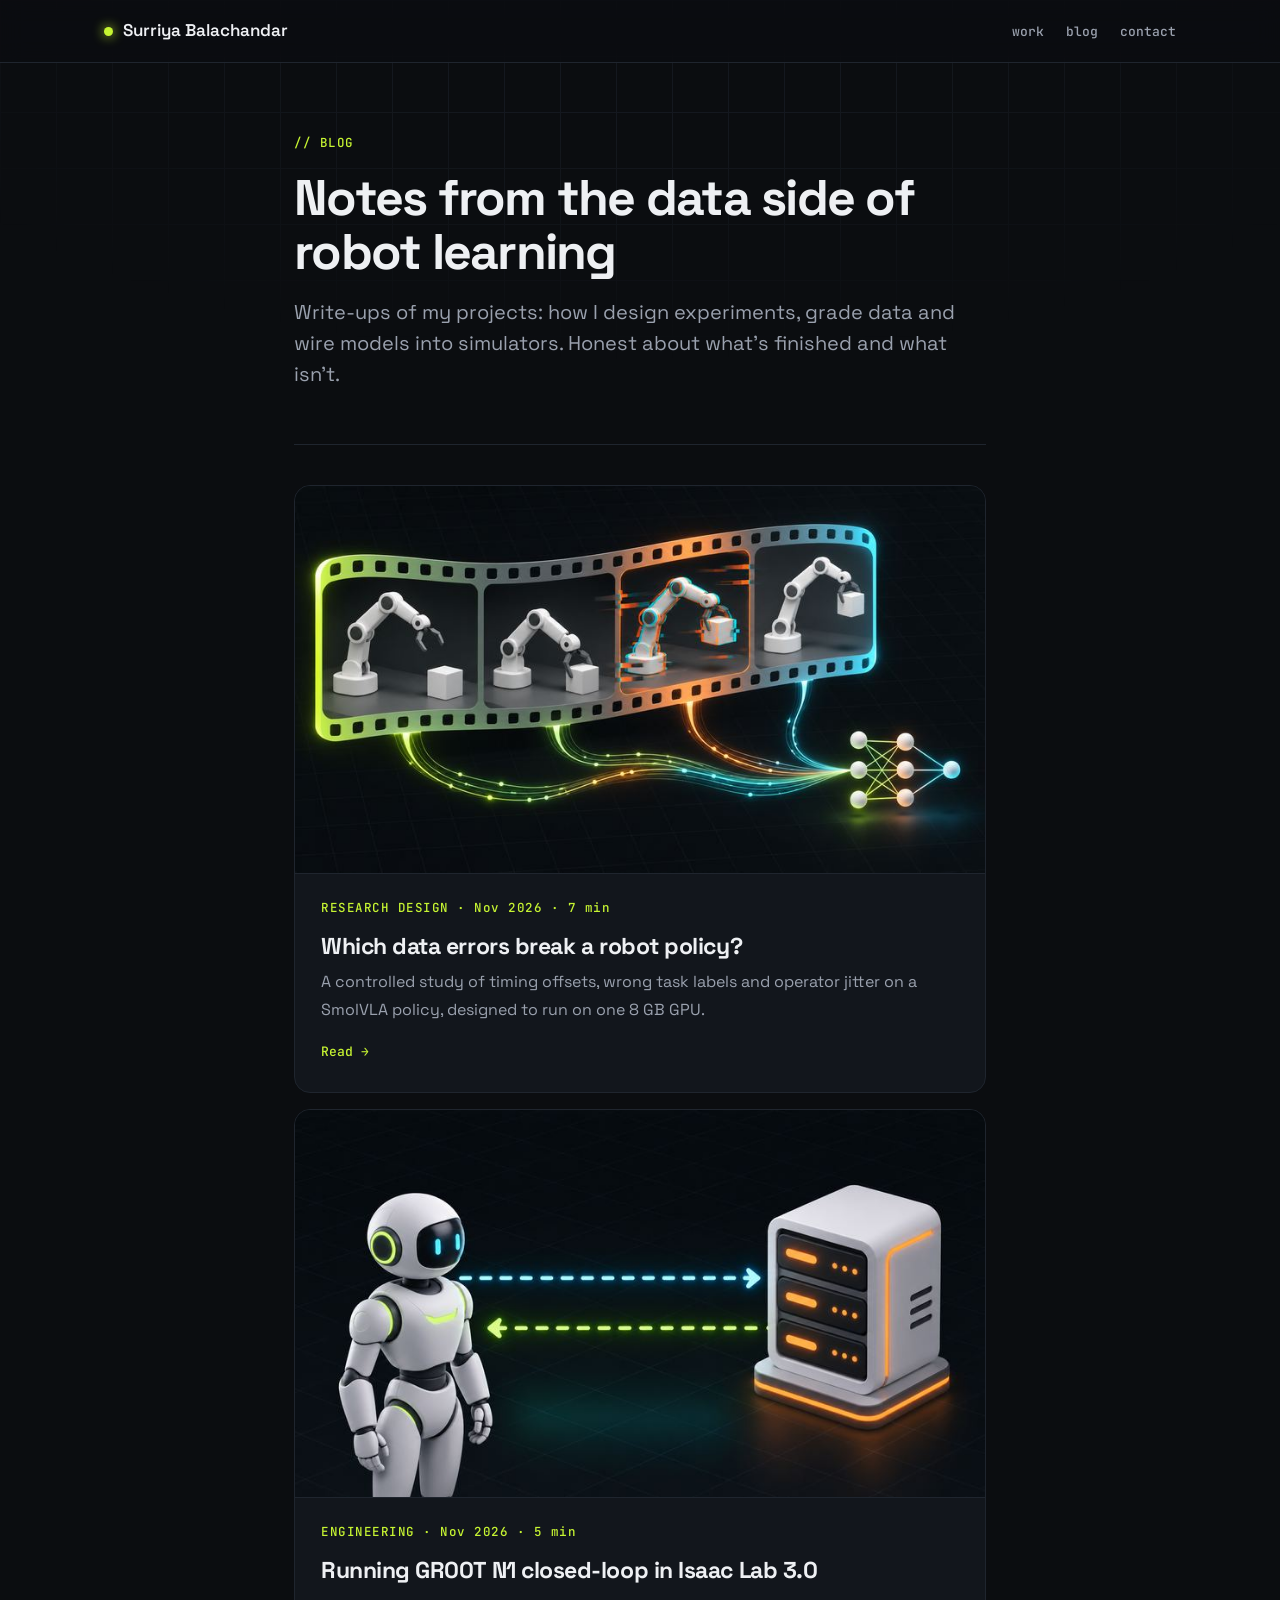
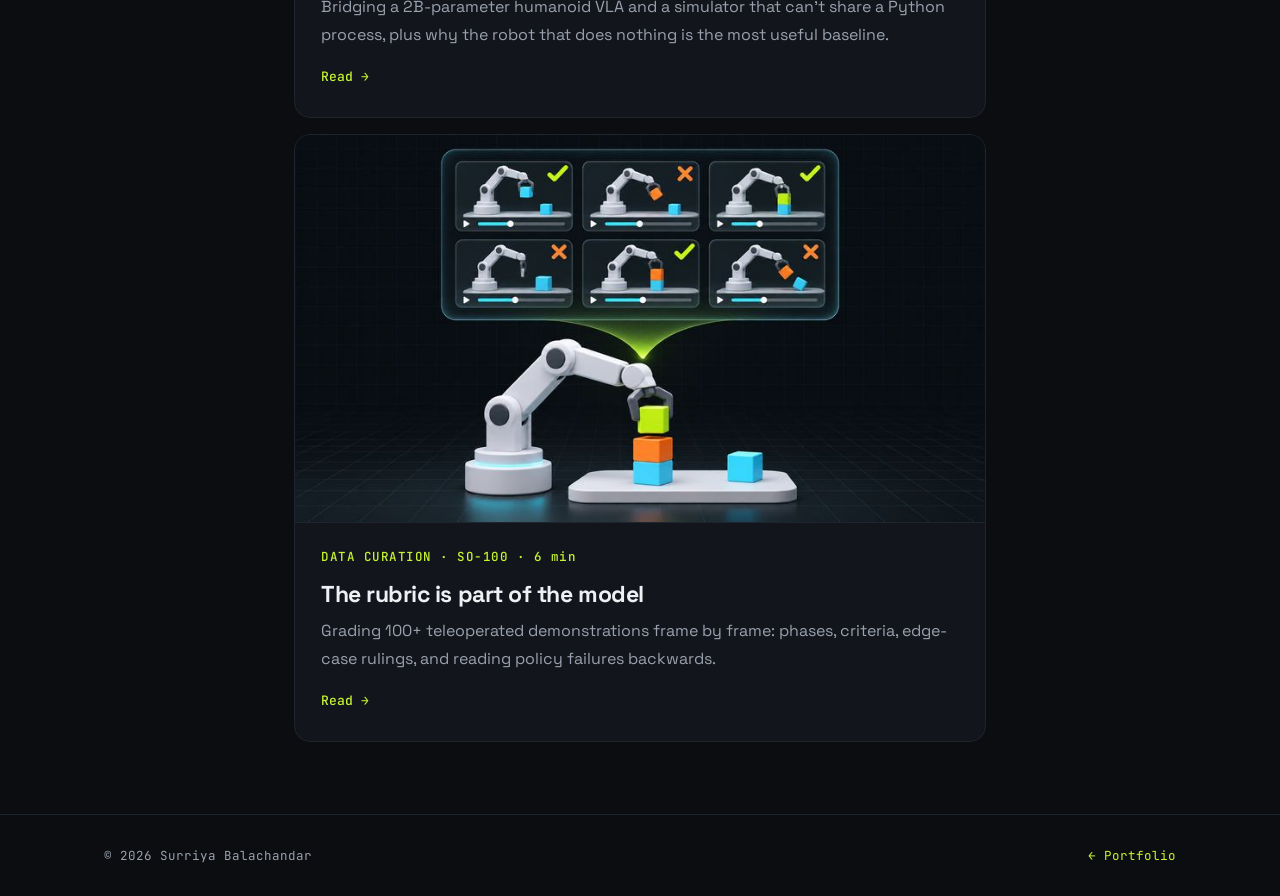
==== blog/index.html @ 20e12af6 "Add blog: VLA data-errors, GR00T Isaac Lab, SO-100 rubric posts with cover art" ====
<!DOCTYPE html>
<html lang="en">
<head>
<meta charset="UTF-8">
<meta name="viewport" content="width=device-width, initial-scale=1.0">
<title>Blog · Surriya Balachandar</title>
<meta name="description" content="Write-ups on robot-learning data quality, VLA evaluation and simulation by Surriya Balachandar.">
<link rel="canonical" href="https://surriya.vercel.app/blog/">
<meta property="og:title" content="Blog · Surriya Balachandar">
<meta property="og:image" content="https://surriya.vercel.app/og.png">
<meta name="twitter:card" content="summary_large_image">
<link rel="icon" type="image/svg+xml" href="/favicon.svg">
<link rel="preconnect" href="https://fonts.googleapis.com"><link rel="preconnect" href="https://fonts.gstatic.com" crossorigin>
<link href="https://fonts.googleapis.com/css2?family=Space+Grotesk:wght@400;500;600;700&family=JetBrains+Mono:wght@400;500&display=swap" rel="stylesheet">
<link rel="stylesheet" href="/blog/blog.css">
</head>
<body>
<header class="nav"><div class="wrap">
  <a class="brand" href="/"><i></i>Surriya Balachandar</a>
  <nav><a href="/#work" class="hide-sm">work</a><a href="/blog/">blog</a><a href="/#contact">contact</a></nav>
</div></header>
<main class="wrap">
  <div class="post-head">
    <span class="kicker">// BLOG</span>
    <h1>Notes from the data side of robot learning</h1>
    <p class="dek">Write-ups of my projects: how I design experiments, grade data and wire models into simulators. Honest about what's finished and what isn't.</p>
  </div>
  <div class="list">
    <a class="entry" href="/blog/vla-data-errors.html"><img src="/blog/img/vla-sm.jpg" alt="" width="800" height="450" loading="lazy">
      <span class="kicker">RESEARCH DESIGN · Nov 2026 · 7 min</span>
      <h2>Which data errors break a robot policy?</h2>
      <p>A controlled study of timing offsets, wrong task labels and operator jitter on a SmolVLA policy, designed to run on one 8 GB GPU.</p>
      <span class="read">Read →</span></a>
    <a class="entry" href="/blog/gr00t-isaac-lab.html"><img src="/blog/img/gr00t-sm.jpg" alt="" width="800" height="450" loading="lazy">
      <span class="kicker">ENGINEERING · Nov 2026 · 5 min</span>
      <h2>Running GR00T N1 closed-loop in Isaac Lab 3.0</h2>
      <p>Bridging a 2B-parameter humanoid VLA and a simulator that can't share a Python process, plus why the robot that does nothing is the most useful baseline.</p>
      <span class="read">Read →</span></a>
    <a class="entry" href="/blog/so100-rubric.html"><img src="/blog/img/so100-sm.jpg" alt="" width="800" height="450" loading="lazy">
      <span class="kicker">DATA CURATION · SO-100 · 6 min</span>
      <h2>The rubric is part of the model</h2>
      <p>Grading 100+ teleoperated demonstrations frame by frame: phases, criteria, edge-case rulings, and reading policy failures backwards.</p>
      <span class="read">Read →</span></a>
  </div>
</main>
<footer><div class="wrap"><span>© 2026 Surriya Balachandar</span><a href="/">← Portfolio</a></div></footer>
</body>
</html>
---- blog/blog.css ----
:root{--bg:#0b0d10;--bg2:#101318;--card:#12161c;--ink:#eef0f3;--muted:#9aa1ae;--line:#1f252e;--lime:#c6f432;--orange:#ff8a3d;--cyan:#5ad1ff;
  --sans:"Space Grotesk",system-ui,-apple-system,"Segoe UI",sans-serif;--mono:"JetBrains Mono",ui-monospace,Menlo,monospace;color-scheme:dark}
*{box-sizing:border-box}
html{scroll-padding-top:76px}
body{margin:0;background:var(--bg);color:var(--ink);font:17px/1.75 var(--sans);-webkit-font-smoothing:antialiased}
body::before{content:"";position:fixed;inset:0;z-index:-1;pointer-events:none;
  background-image:linear-gradient(var(--line) 1px,transparent 1px),linear-gradient(90deg,var(--line) 1px,transparent 1px);
  background-size:56px 56px;mask-image:radial-gradient(ellipse 80% 50% at 50% 0%,#000 30%,transparent 80%);opacity:.5}
a{color:var(--lime);text-decoration:none} a:hover{text-decoration:underline}
::selection{background:var(--lime);color:#000}
.wrap{max-width:740px;margin:0 auto;padding-inline:24px}
header.nav{position:sticky;top:0;z-index:20;background:rgba(11,13,16,.75);backdrop-filter:blur(12px);border-bottom:1px solid var(--line)}
header.nav .wrap{max-width:1120px;display:flex;align-items:center;justify-content:space-between;height:62px}
.brand{display:flex;align-items:center;gap:10px;color:var(--ink);font-weight:600}
.brand:hover{text-decoration:none}
.brand i{width:9px;height:9px;border-radius:50%;background:var(--lime);box-shadow:0 0 12px var(--lime)}
header.nav nav{display:flex;gap:22px;font:500 13px var(--mono)} header.nav nav a{color:var(--muted)} header.nav nav a:hover{color:var(--lime);text-decoration:none}
.progress{position:fixed;top:0;left:0;height:2px;background:var(--lime);width:0;z-index:30}

.post-head{padding-block:64px 32px;border-bottom:1px solid var(--line);margin-bottom:40px}
.kicker{font:500 12.5px var(--mono);color:var(--lime);letter-spacing:.04em}
h1{font-size:clamp(32px,5.4vw,50px);line-height:1.08;letter-spacing:-.035em;margin:14px 0 18px}
.dek{font-size:20px;color:var(--muted);margin:0 0 22px;line-height:1.55}
.meta{display:flex;flex-wrap:wrap;gap:8px 18px;font:400 13px var(--mono);color:var(--muted)}
.tldr{background:rgba(198,244,50,.05);border:1px solid rgba(198,244,50,.2);border-radius:12px;padding:18px 22px;margin:0 0 36px}
.tldr b{display:block;font:500 11.5px var(--mono);color:var(--lime);letter-spacing:.06em;margin-bottom:6px}
.tldr ul{margin:0;padding-left:18px} .tldr li{margin-bottom:4px}
article h2{font-size:27px;letter-spacing:-.025em;line-height:1.2;margin:48px 0 14px}
article h3{font-size:20px;margin:32px 0 10px}
article p{margin:0 0 18px;color:#d4d8de}
article ul,article ol{color:#d4d8de;padding-left:22px;margin:0 0 18px} article li{margin-bottom:8px}
article strong{color:var(--ink)}
code{font:14px var(--mono);background:#161b22;border:1px solid var(--line);padding:2px 6px;border-radius:5px;color:#e6e9ee}
pre{background:#0d1015;border:1px solid var(--line);border-radius:12px;padding:18px 20px;overflow-x:auto;font:13.5px/1.6 var(--mono);color:#cfd5dc;margin:0 0 22px}
pre code{background:none;border:0;padding:0}
.table{overflow-x:auto;margin:0 0 24px;border:1px solid var(--line);border-radius:12px}
table{border-collapse:collapse;width:100%;font-size:15px;min-width:520px}
th,td{text-align:left;padding:11px 14px;border-bottom:1px solid var(--line);vertical-align:top}
th{font:500 12px var(--mono);color:var(--lime);letter-spacing:.04em;text-transform:uppercase;background:var(--bg2)}
tr:last-child td{border-bottom:0} td{color:#cfd5dc}
.callout{border-left:3px solid var(--orange);background:rgba(255,138,61,.06);padding:14px 18px;border-radius:0 10px 10px 0;margin:0 0 24px;color:#e8dccf}
blockquote{margin:28px 0;padding:4px 0 4px 22px;border-left:3px solid var(--lime);font-size:22px;line-height:1.45;color:var(--ink);letter-spacing:-.01em}
.figure{margin:8px 0 28px;border:1px solid var(--line);border-radius:12px;background:#0d1015;overflow:hidden}
.figure svg{display:block;width:100%;height:auto} .figure svg text{font-family:var(--mono)}
.figcap{font:400 12.5px var(--mono);color:var(--muted);padding:10px 16px;border-top:1px solid var(--line)}
.post-foot{margin-block:56px 40px;padding:24px;border:1px solid var(--line);border-radius:14px;background:var(--card);display:flex;flex-wrap:wrap;gap:14px 24px;align-items:center;justify-content:space-between}
.post-foot p{margin:0;color:var(--muted);font-size:15px}
.btn{display:inline-block;padding:11px 18px;border-radius:10px;background:var(--lime);color:#0b0d10;font-weight:500;font-size:15px}
.btn:hover{text-decoration:none;background:#d6ff55}
.more{display:grid;gap:12px;margin-bottom:64px}
.more a{display:block;padding:16px 18px;border:1px solid var(--line);border-radius:12px;color:var(--ink);background:var(--card)}
.more a:hover{border-color:#2f3845;text-decoration:none} .more span{display:block;font:400 12px var(--mono);color:var(--muted)}

/* blog index */
.list{display:grid;gap:16px;margin-bottom:72px}
.entry{display:block;padding:26px;border:1px solid var(--line);border-radius:16px;background:var(--card);color:var(--ink);transition:border-color .25s,transform .25s}
.entry:hover{border-color:#2f3845;transform:translateY(-2px);text-decoration:none}
.entry h2{font-size:23px;letter-spacing:-.02em;margin:10px 0 8px;line-height:1.25}
.entry p{margin:0 0 12px;color:var(--muted);font-size:16px}
.entry .read{font:500 13px var(--mono);color:var(--lime)}
footer{padding-block:32px;border-top:1px solid var(--line);font:400 12.5px var(--mono);color:var(--muted)}
footer .wrap{max-width:1120px;display:flex;justify-content:space-between;flex-wrap:wrap;gap:12px}
@media (max-width:640px){header.nav nav a.hide-sm{display:none} body{font-size:16.5px}}
.cover{display:block;width:100%;height:auto;border-radius:16px;border:1px solid var(--line);margin:-8px 0 36px}
.entry{overflow:hidden}
.entry img{display:block;width:calc(100% + 52px);margin:-26px -26px 18px;height:auto;aspect-ratio:16/9;object-fit:cover;border-bottom:1px solid var(--line)}
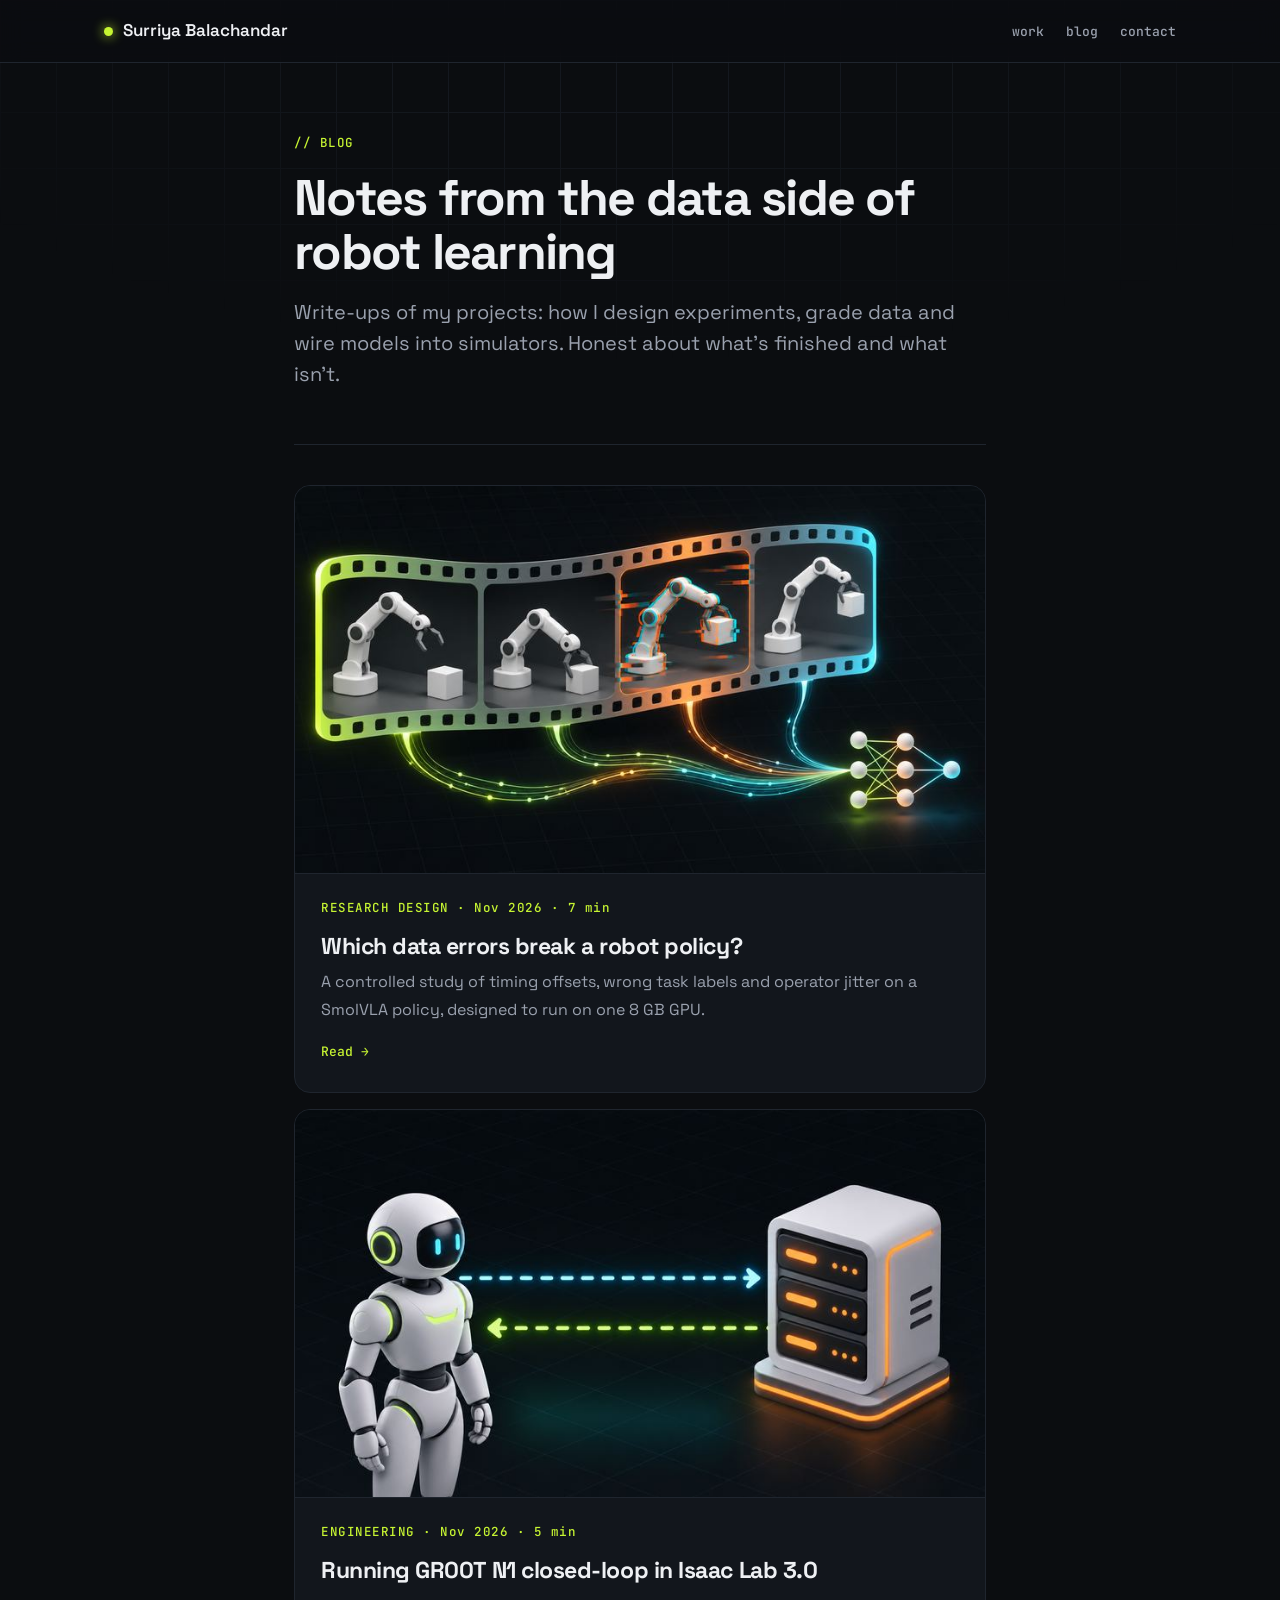
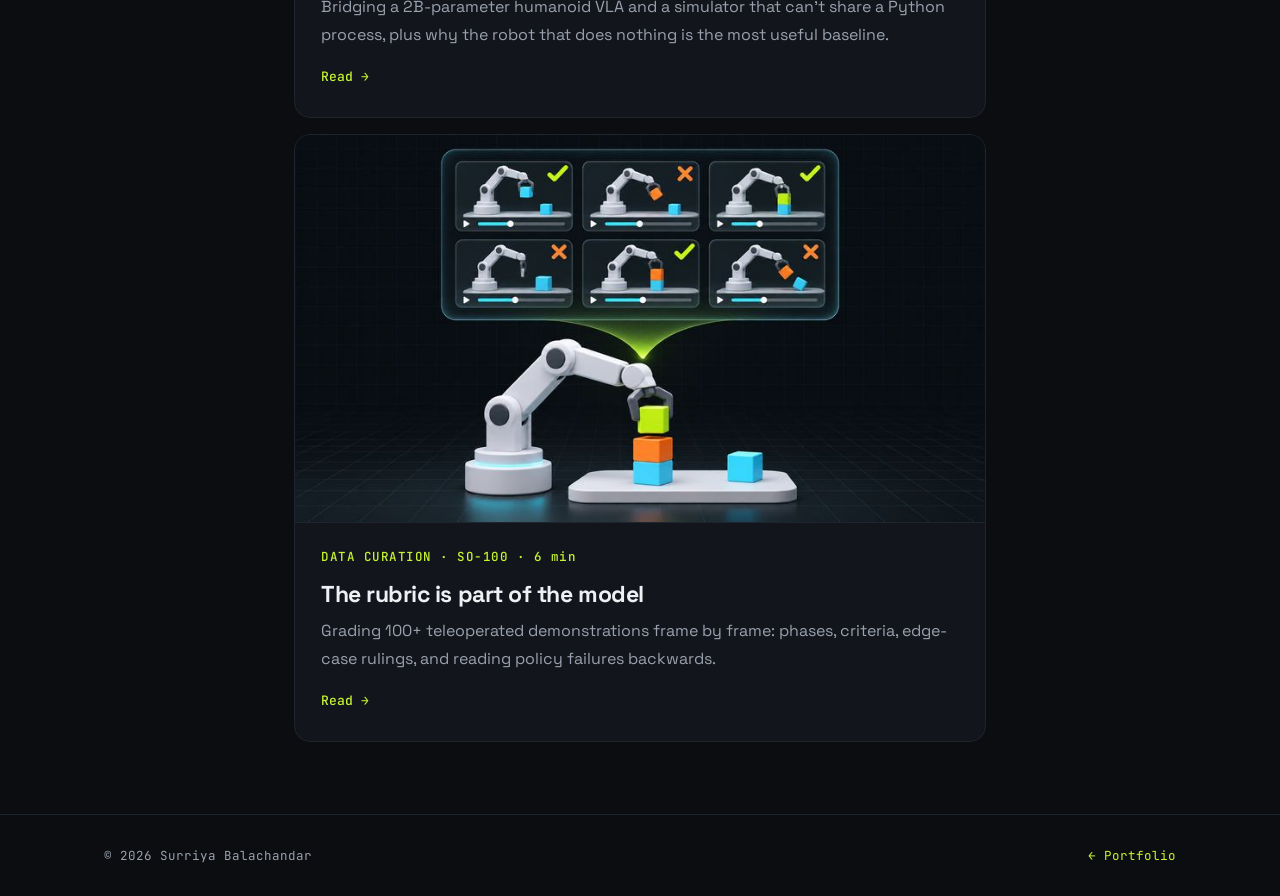
==== commit 4b368cf1: "Optimise: clean URLs, cache and security headers, BlogPosting structured data" ====
--- a/blog/index.html
+++ b/blog/index.html
@@ -26,17 +26,17 @@
     <p class="dek">Write-ups of my projects: how I design experiments, grade data and wire models into simulators. Honest about what's finished and what isn't.</p>
   </div>
   <div class="list">
-    <a class="entry" href="/blog/vla-data-errors.html"><img src="/blog/img/vla-sm.jpg" alt="" width="800" height="450" loading="lazy">
+    <a class="entry" href="/blog/vla-data-errors"><img src="/blog/img/vla-sm.jpg" alt="" width="800" height="450" loading="lazy">
       <span class="kicker">RESEARCH DESIGN · Nov 2026 · 7 min</span>
       <h2>Which data errors break a robot policy?</h2>
       <p>A controlled study of timing offsets, wrong task labels and operator jitter on a SmolVLA policy, designed to run on one 8 GB GPU.</p>
       <span class="read">Read →</span></a>
-    <a class="entry" href="/blog/gr00t-isaac-lab.html"><img src="/blog/img/gr00t-sm.jpg" alt="" width="800" height="450" loading="lazy">
+    <a class="entry" href="/blog/gr00t-isaac-lab"><img src="/blog/img/gr00t-sm.jpg" alt="" width="800" height="450" loading="lazy">
       <span class="kicker">ENGINEERING · Nov 2026 · 5 min</span>
       <h2>Running GR00T N1 closed-loop in Isaac Lab 3.0</h2>
       <p>Bridging a 2B-parameter humanoid VLA and a simulator that can't share a Python process, plus why the robot that does nothing is the most useful baseline.</p>
       <span class="read">Read →</span></a>
-    <a class="entry" href="/blog/so100-rubric.html"><img src="/blog/img/so100-sm.jpg" alt="" width="800" height="450" loading="lazy">
+    <a class="entry" href="/blog/so100-rubric"><img src="/blog/img/so100-sm.jpg" alt="" width="800" height="450" loading="lazy">
       <span class="kicker">DATA CURATION · SO-100 · 6 min</span>
       <h2>The rubric is part of the model</h2>
       <p>Grading 100+ teleoperated demonstrations frame by frame: phases, criteria, edge-case rulings, and reading policy failures backwards.</p>
